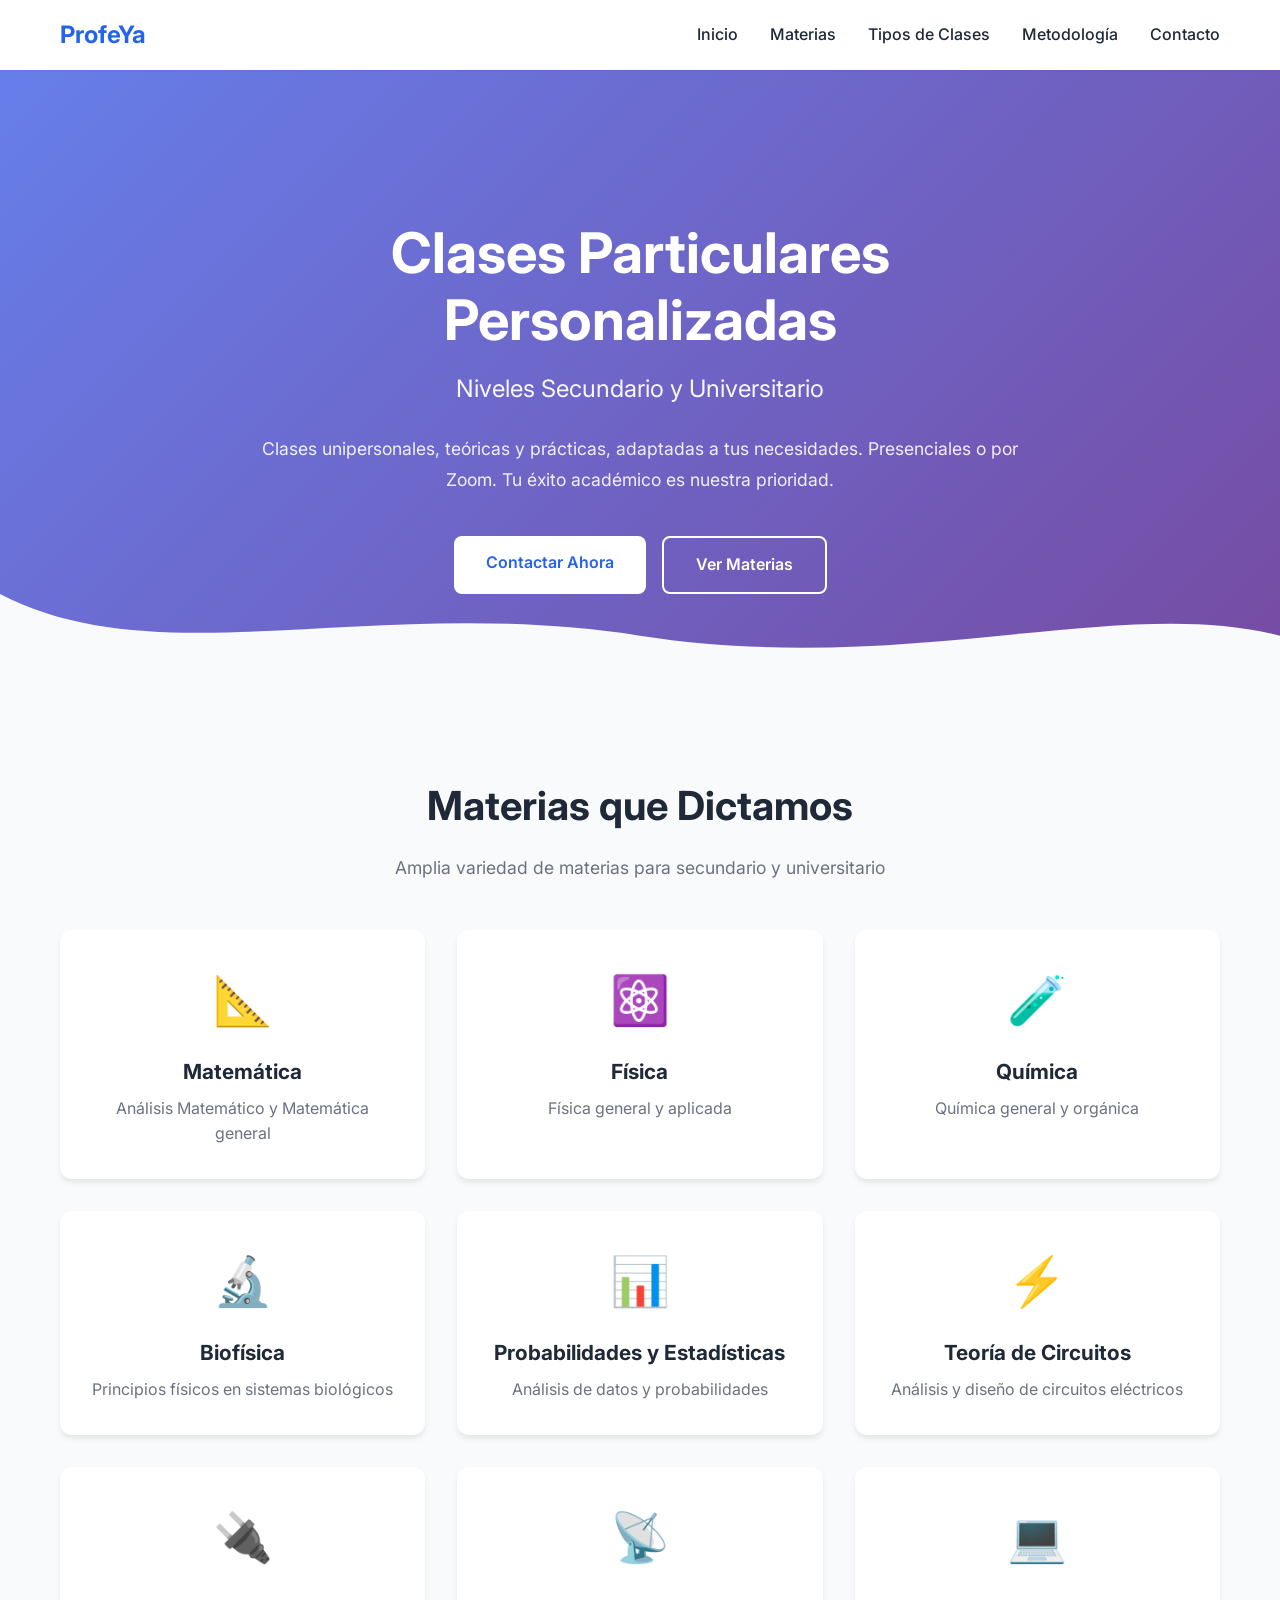
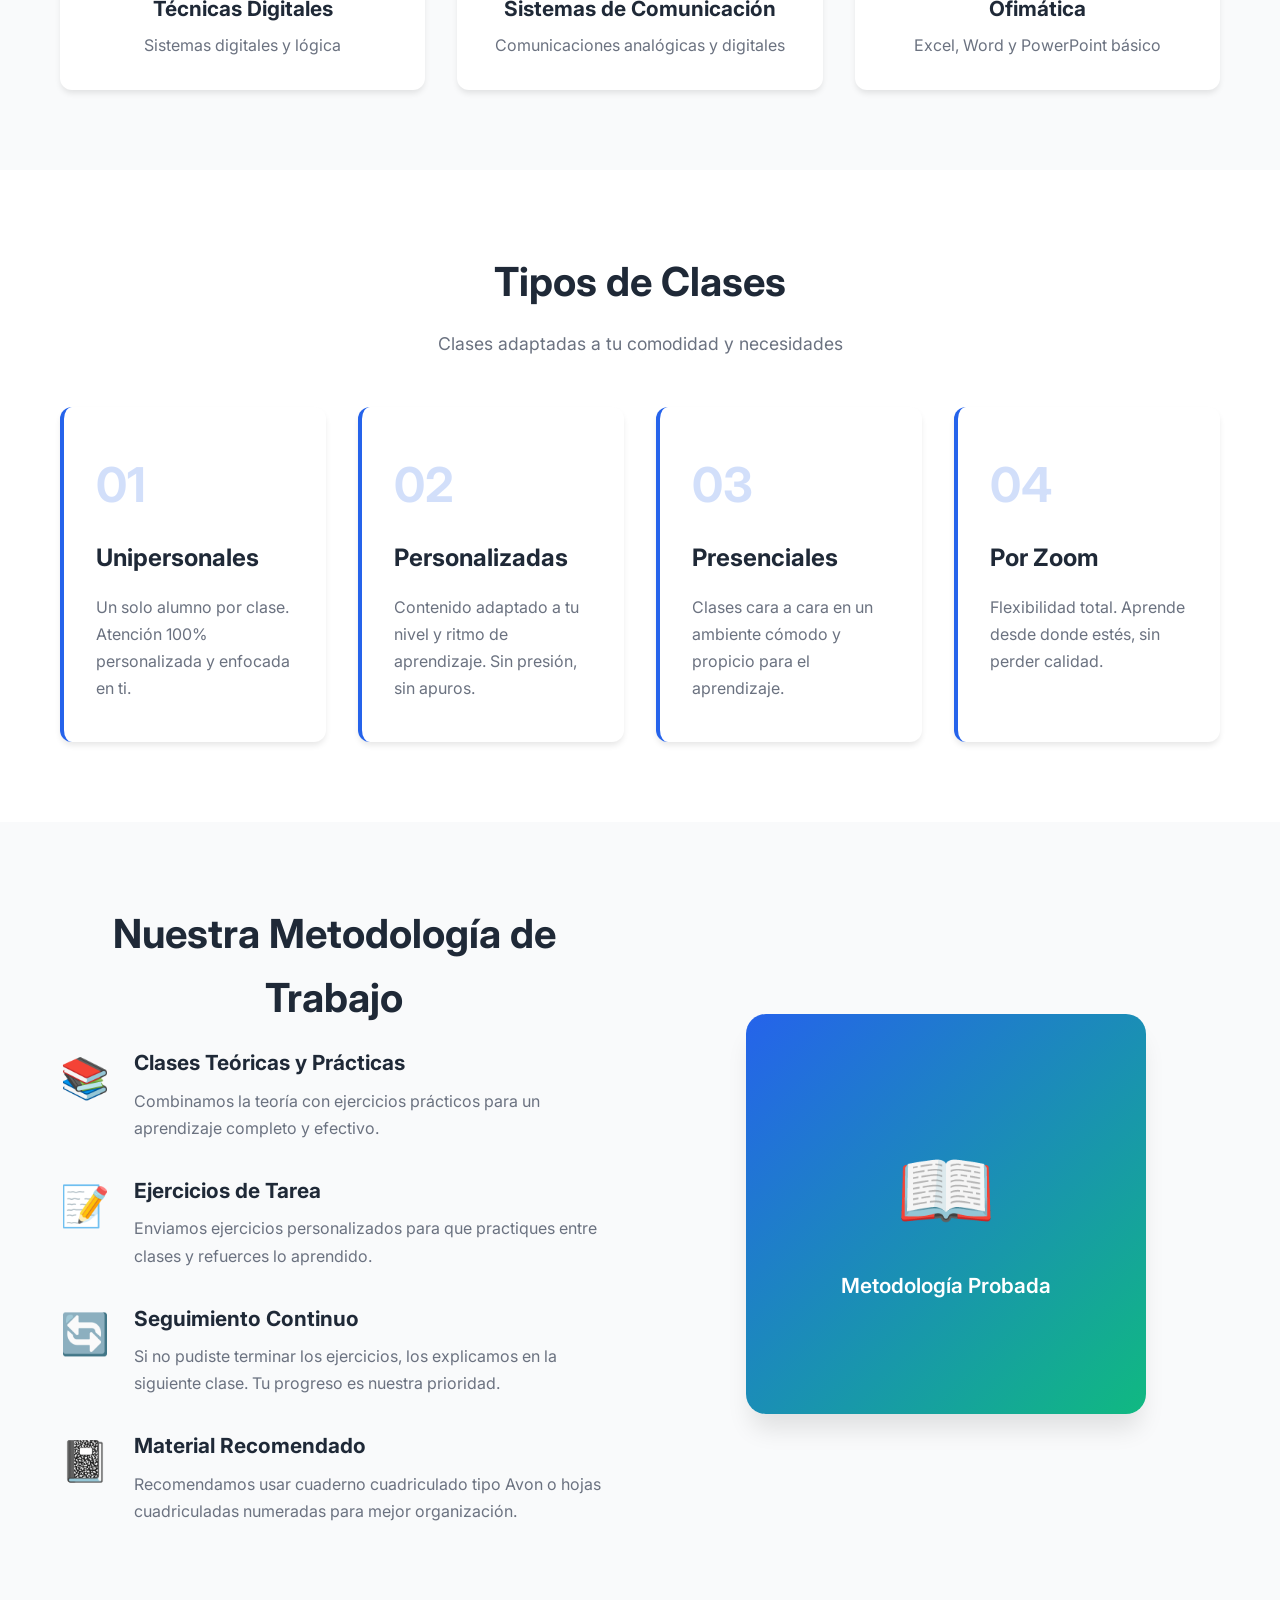
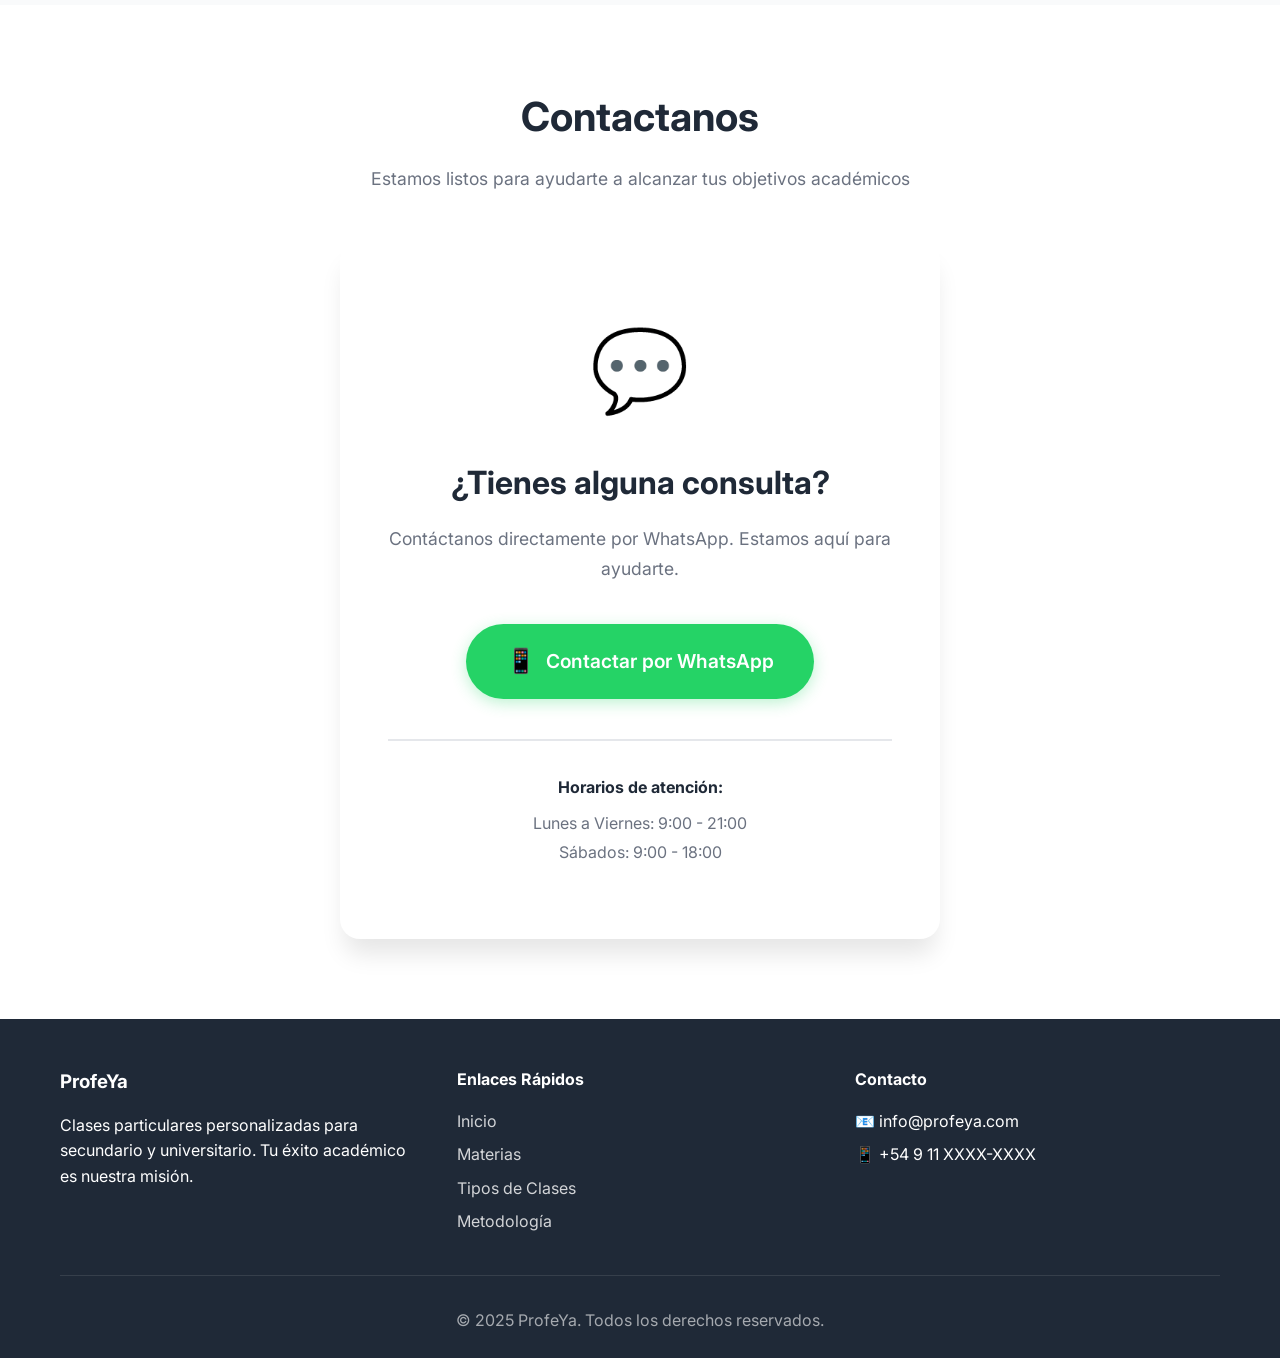
==== index.html @ e4330ba4 "Initial commit: Landing page ProfeYa con secciÃ³n de WhatsApp" ====
<!DOCTYPE html>
<html lang="es">
<head>
    <meta charset="UTF-8">
    <meta name="viewport" content="width=device-width, initial-scale=1.0">
    <title>ProfeYa - Clases Particulares | Secundario y Universitario</title>
    <link rel="stylesheet" href="styles.css">
    <link rel="preconnect" href="https://fonts.googleapis.com">
    <link rel="preconnect" href="https://fonts.gstatic.com" crossorigin>
    <link href="https://fonts.googleapis.com/css2?family=Inter:wght@300;400;500;600;700&display=swap" rel="stylesheet">
</head>
<body>
    <!-- Header -->
    <header class="header">
        <nav class="nav">
            <div class="container">
                <div class="nav-content">
                    <div class="logo">ProfeYa</div>
                    <ul class="nav-links">
                        <li><a href="#inicio">Inicio</a></li>
                        <li><a href="#materias">Materias</a></li>
                        <li><a href="#clases">Tipos de Clases</a></li>
                        <li><a href="#metodologia">Metodología</a></li>
                        <li><a href="#contacto">Contacto</a></li>
                    </ul>
                    <button class="menu-toggle" aria-label="Toggle menu">
                        <span></span>
                        <span></span>
                        <span></span>
                    </button>
                </div>
            </div>
        </nav>
    </header>

    <!-- Hero Section -->
    <section id="inicio" class="hero">
        <div class="container">
            <div class="hero-content">
                <h1 class="hero-title">Clases Particulares Personalizadas</h1>
                <p class="hero-subtitle">Niveles Secundario y Universitario</p>
                <p class="hero-description">
                    Clases unipersonales, teóricas y prácticas, adaptadas a tus necesidades. 
                    Presenciales o por Zoom. Tu éxito académico es nuestra prioridad.
                </p>
                <div class="hero-buttons">
                    <a href="#contacto" class="btn btn-primary">Contactar Ahora</a>
                    <a href="#materias" class="btn btn-secondary">Ver Materias</a>
                </div>
            </div>
        </div>
        <div class="hero-wave">
            <svg viewBox="0 0 1200 120" preserveAspectRatio="none">
                <path d="M0,0 C150,100 350,0 600,50 C850,100 1050,0 1200,50 L1200,120 L0,120 Z" fill="currentColor"></path>
            </svg>
        </div>
    </section>

    <!-- Materias Section -->
    <section id="materias" class="materias">
        <div class="container">
            <h2 class="section-title">Materias que Dictamos</h2>
            <p class="section-subtitle">Amplia variedad de materias para secundario y universitario</p>
            
            <div class="materias-grid">
                <div class="materia-card">
                    <div class="materia-icon">📐</div>
                    <h3>Matemática</h3>
                    <p>Análisis Matemático y Matemática general</p>
                </div>
                <div class="materia-card">
                    <div class="materia-icon">⚛️</div>
                    <h3>Física</h3>
                    <p>Física general y aplicada</p>
                </div>
                <div class="materia-card">
                    <div class="materia-icon">🧪</div>
                    <h3>Química</h3>
                    <p>Química general y orgánica</p>
                </div>
                <div class="materia-card">
                    <div class="materia-icon">🔬</div>
                    <h3>Biofísica</h3>
                    <p>Principios físicos en sistemas biológicos</p>
                </div>
                <div class="materia-card">
                    <div class="materia-icon">📊</div>
                    <h3>Probabilidades y Estadísticas</h3>
                    <p>Análisis de datos y probabilidades</p>
                </div>
                <div class="materia-card">
                    <div class="materia-icon">⚡</div>
                    <h3>Teoría de Circuitos</h3>
                    <p>Análisis y diseño de circuitos eléctricos</p>
                </div>
                <div class="materia-card">
                    <div class="materia-icon">🔌</div>
                    <h3>Técnicas Digitales</h3>
                    <p>Sistemas digitales y lógica</p>
                </div>
                <div class="materia-card">
                    <div class="materia-icon">📡</div>
                    <h3>Sistemas de Comunicación</h3>
                    <p>Comunicaciones analógicas y digitales</p>
                </div>
                <div class="materia-card">
                    <div class="materia-icon">💻</div>
                    <h3>Ofimática</h3>
                    <p>Excel, Word y PowerPoint básico</p>
                </div>
            </div>
        </div>
    </section>

    <!-- Tipos de Clases Section -->
    <section id="clases" class="clases">
        <div class="container">
            <h2 class="section-title">Tipos de Clases</h2>
            <p class="section-subtitle">Clases adaptadas a tu comodidad y necesidades</p>
            
            <div class="clases-grid">
                <div class="clase-card">
                    <div class="clase-number">01</div>
                    <h3>Unipersonales</h3>
                    <p>Un solo alumno por clase. Atención 100% personalizada y enfocada en ti.</p>
                </div>
                <div class="clase-card">
                    <div class="clase-number">02</div>
                    <h3>Personalizadas</h3>
                    <p>Contenido adaptado a tu nivel y ritmo de aprendizaje. Sin presión, sin apuros.</p>
                </div>
                <div class="clase-card">
                    <div class="clase-number">03</div>
                    <h3>Presenciales</h3>
                    <p>Clases cara a cara en un ambiente cómodo y propicio para el aprendizaje.</p>
                </div>
                <div class="clase-card">
                    <div class="clase-number">04</div>
                    <h3>Por Zoom</h3>
                    <p>Flexibilidad total. Aprende desde donde estés, sin perder calidad.</p>
                </div>
            </div>
        </div>
    </section>

    <!-- Metodología Section -->
    <section id="metodologia" class="metodologia">
        <div class="container">
            <div class="metodologia-content">
                <div class="metodologia-text">
                    <h2 class="section-title">Nuestra Metodología de Trabajo</h2>
                    <div class="metodologia-features">
                        <div class="feature-item">
                            <div class="feature-icon">📚</div>
                            <div class="feature-content">
                                <h3>Clases Teóricas y Prácticas</h3>
                                <p>Combinamos la teoría con ejercicios prácticos para un aprendizaje completo y efectivo.</p>
                            </div>
                        </div>
                        <div class="feature-item">
                            <div class="feature-icon">📝</div>
                            <div class="feature-content">
                                <h3>Ejercicios de Tarea</h3>
                                <p>Enviamos ejercicios personalizados para que practiques entre clases y refuerces lo aprendido.</p>
                            </div>
                        </div>
                        <div class="feature-item">
                            <div class="feature-icon">🔄</div>
                            <div class="feature-content">
                                <h3>Seguimiento Continuo</h3>
                                <p>Si no pudiste terminar los ejercicios, los explicamos en la siguiente clase. Tu progreso es nuestra prioridad.</p>
                            </div>
                        </div>
                        <div class="feature-item">
                            <div class="feature-icon">📓</div>
                            <div class="feature-content">
                                <h3>Material Recomendado</h3>
                                <p>Recomendamos usar cuaderno cuadriculado tipo Avon o hojas cuadriculadas numeradas para mejor organización.</p>
                            </div>
                        </div>
                    </div>
                </div>
                <div class="metodologia-image">
                    <div class="image-placeholder">
                        <div class="placeholder-content">
                            <span class="placeholder-icon">📖</span>
                            <p>Metodología Probada</p>
                        </div>
                    </div>
                </div>
            </div>
        </div>
    </section>

    <!-- Contacto Section -->
    <section id="contacto" class="contacto">
        <div class="container">
            <h2 class="section-title">Contactanos</h2>
            <p class="section-subtitle">Estamos listos para ayudarte a alcanzar tus objetivos académicos</p>
            
            <div class="whatsapp-section">
                <div class="whatsapp-content">
                    <div class="whatsapp-icon">💬</div>
                    <h3>¿Tienes alguna consulta?</h3>
                    <p>Contáctanos directamente por WhatsApp. Estamos aquí para ayudarte.</p>
                    <a href="https://wa.me/54911XXXXXXXX" target="_blank" class="btn btn-whatsapp">
                        <span class="whatsapp-btn-icon">📱</span>
                        Contactar por WhatsApp
                    </a>
                    <div class="contact-info">
                        <p><strong>Horarios de atención:</strong></p>
                        <p>Lunes a Viernes: 9:00 - 21:00<br>Sábados: 9:00 - 18:00</p>
                    </div>
                </div>
            </div>
        </div>
    </section>

    <!-- Footer -->
    <footer class="footer">
        <div class="container">
            <div class="footer-content">
                <div class="footer-section">
                    <h3>ProfeYa</h3>
                    <p>Clases particulares personalizadas para secundario y universitario. Tu éxito académico es nuestra misión.</p>
                </div>
                <div class="footer-section">
                    <h4>Enlaces Rápidos</h4>
                    <ul>
                        <li><a href="#inicio">Inicio</a></li>
                        <li><a href="#materias">Materias</a></li>
                        <li><a href="#clases">Tipos de Clases</a></li>
                        <li><a href="#metodologia">Metodología</a></li>
                    </ul>
                </div>
                <div class="footer-section">
                    <h4>Contacto</h4>
                    <ul>
                        <li>📧 info@profeya.com</li>
                        <li>📱 +54 9 11 XXXX-XXXX</li>
                    </ul>
                </div>
            </div>
            <div class="footer-bottom">
                <p>&copy; 2025 ProfeYa. Todos los derechos reservados.</p>
            </div>
        </div>
    </footer>

    <script src="script.js"></script>
</body>
</html>
---- styles.css ----
/* Reset y Variables */
:root {
    --primary-color: #2563eb;
    --primary-dark: #1e40af;
    --secondary-color: #10b981;
    --text-dark: #1f2937;
    --text-light: #6b7280;
    --bg-light: #f9fafb;
    --bg-white: #ffffff;
    --border-color: #e5e7eb;
    --shadow-sm: 0 1px 2px 0 rgba(0, 0, 0, 0.05);
    --shadow-md: 0 4px 6px -1px rgba(0, 0, 0, 0.1);
    --shadow-lg: 0 10px 15px -3px rgba(0, 0, 0, 0.1);
    --shadow-xl: 0 20px 25px -5px rgba(0, 0, 0, 0.1);
}

* {
    margin: 0;
    padding: 0;
    box-sizing: border-box;
}

html {
    scroll-behavior: smooth;
}

body {
    font-family: 'Inter', -apple-system, BlinkMacSystemFont, 'Segoe UI', Roboto, sans-serif;
    color: var(--text-dark);
    line-height: 1.6;
    overflow-x: hidden;
}

.container {
    max-width: 1200px;
    margin: 0 auto;
    padding: 0 20px;
}

/* Header */
.header {
    position: fixed;
    top: 0;
    left: 0;
    right: 0;
    background: rgba(255, 255, 255, 0.95);
    backdrop-filter: blur(10px);
    box-shadow: var(--shadow-sm);
    z-index: 1000;
}

.nav {
    padding: 1rem 0;
}

.nav-content {
    display: flex;
    justify-content: space-between;
    align-items: center;
}

.logo {
    font-size: 1.5rem;
    font-weight: 700;
    color: var(--primary-color);
}

.nav-links {
    display: flex;
    list-style: none;
    gap: 2rem;
}

.nav-links a {
    text-decoration: none;
    color: var(--text-dark);
    font-weight: 500;
    transition: color 0.3s;
}

.nav-links a:hover {
    color: var(--primary-color);
}

.menu-toggle {
    display: none;
    flex-direction: column;
    gap: 4px;
    background: none;
    border: none;
    cursor: pointer;
    padding: 5px;
}

.menu-toggle span {
    width: 25px;
    height: 3px;
    background: var(--text-dark);
    transition: all 0.3s;
}

/* Hero Section */
.hero {
    position: relative;
    background: linear-gradient(135deg, #667eea 0%, #764ba2 100%);
    color: white;
    padding: 150px 0 100px;
    margin-top: 70px;
    overflow: hidden;
}

.hero-content {
    text-align: center;
    max-width: 800px;
    margin: 0 auto;
    position: relative;
    z-index: 1;
}

.hero-title {
    font-size: 3.5rem;
    font-weight: 700;
    margin-bottom: 1rem;
    line-height: 1.2;
}

.hero-subtitle {
    font-size: 1.5rem;
    margin-bottom: 1.5rem;
    opacity: 0.95;
}

.hero-description {
    font-size: 1.1rem;
    margin-bottom: 2.5rem;
    opacity: 0.9;
    line-height: 1.8;
}

.hero-buttons {
    display: flex;
    gap: 1rem;
    justify-content: center;
    flex-wrap: wrap;
}

.btn {
    padding: 14px 32px;
    border-radius: 8px;
    text-decoration: none;
    font-weight: 600;
    transition: all 0.3s;
    display: inline-block;
    border: none;
    cursor: pointer;
    font-size: 1rem;
}

.btn-primary {
    background: white;
    color: var(--primary-color);
}

.btn-primary:hover {
    transform: translateY(-2px);
    box-shadow: var(--shadow-lg);
}

.btn-secondary {
    background: transparent;
    color: white;
    border: 2px solid white;
}

.btn-secondary:hover {
    background: white;
    color: var(--primary-color);
}

.btn-block {
    width: 100%;
    text-align: center;
}

.hero-wave {
    position: absolute;
    bottom: 0;
    left: 0;
    right: 0;
    height: 100px;
    color: var(--bg-light);
}

.hero-wave svg {
    width: 100%;
    height: 100%;
}

/* Section Styles */
section {
    padding: 80px 0;
}

.section-title {
    font-size: 2.5rem;
    font-weight: 700;
    text-align: center;
    margin-bottom: 1rem;
    color: var(--text-dark);
}

.section-subtitle {
    text-align: center;
    color: var(--text-light);
    font-size: 1.1rem;
    margin-bottom: 3rem;
}

/* Materias Section */
.materias {
    background: var(--bg-light);
}

.materias-grid {
    display: grid;
    grid-template-columns: repeat(auto-fit, minmax(280px, 1fr));
    gap: 2rem;
}

.materia-card {
    background: white;
    padding: 2rem;
    border-radius: 12px;
    text-align: center;
    box-shadow: var(--shadow-md);
    transition: all 0.3s;
}

.materia-card:hover {
    transform: translateY(-5px);
    box-shadow: var(--shadow-xl);
}

.materia-icon {
    font-size: 3rem;
    margin-bottom: 1rem;
}

.materia-card h3 {
    font-size: 1.3rem;
    margin-bottom: 0.5rem;
    color: var(--text-dark);
}

.materia-card p {
    color: var(--text-light);
}

/* Clases Section */
.clases-grid {
    display: grid;
    grid-template-columns: repeat(auto-fit, minmax(250px, 1fr));
    gap: 2rem;
}

.clase-card {
    background: white;
    padding: 2.5rem 2rem;
    border-radius: 12px;
    box-shadow: var(--shadow-md);
    transition: all 0.3s;
    border-left: 4px solid var(--primary-color);
}

.clase-card:hover {
    transform: translateY(-5px);
    box-shadow: var(--shadow-xl);
}

.clase-number {
    font-size: 3rem;
    font-weight: 700;
    color: var(--primary-color);
    opacity: 0.2;
    margin-bottom: 1rem;
}

.clase-card h3 {
    font-size: 1.5rem;
    margin-bottom: 1rem;
    color: var(--text-dark);
}

.clase-card p {
    color: var(--text-light);
    line-height: 1.7;
}

/* Metodología Section */
.metodologia {
    background: var(--bg-light);
}

.metodologia-content {
    display: grid;
    grid-template-columns: 1fr 1fr;
    gap: 4rem;
    align-items: center;
}

.metodologia-features {
    display: flex;
    flex-direction: column;
    gap: 2rem;
}

.feature-item {
    display: flex;
    gap: 1.5rem;
    align-items: flex-start;
}

.feature-icon {
    font-size: 2.5rem;
    flex-shrink: 0;
}

.feature-content h3 {
    font-size: 1.3rem;
    margin-bottom: 0.5rem;
    color: var(--text-dark);
}

.feature-content p {
    color: var(--text-light);
    line-height: 1.7;
}

.metodologia-image {
    display: flex;
    justify-content: center;
    align-items: center;
}

.image-placeholder {
    width: 100%;
    max-width: 400px;
    height: 400px;
    background: linear-gradient(135deg, var(--primary-color), var(--secondary-color));
    border-radius: 20px;
    display: flex;
    align-items: center;
    justify-content: center;
    box-shadow: var(--shadow-xl);
}

.placeholder-content {
    text-align: center;
    color: white;
}

.placeholder-icon {
    font-size: 5rem;
    display: block;
    margin-bottom: 1rem;
}

.placeholder-content p {
    font-size: 1.3rem;
    font-weight: 600;
}

/* Contacto Section */
.whatsapp-section {
    display: flex;
    justify-content: center;
    align-items: center;
    margin-top: 3rem;
}

.whatsapp-content {
    background: white;
    padding: 4rem 3rem;
    border-radius: 20px;
    box-shadow: var(--shadow-xl);
    text-align: center;
    max-width: 600px;
    width: 100%;
}

.whatsapp-icon {
    font-size: 5rem;
    margin-bottom: 1.5rem;
    animation: pulse 2s infinite;
}

@keyframes pulse {
    0%, 100% {
        transform: scale(1);
    }
    50% {
        transform: scale(1.1);
    }
}

.whatsapp-content h3 {
    font-size: 2rem;
    margin-bottom: 1rem;
    color: var(--text-dark);
}

.whatsapp-content > p {
    font-size: 1.1rem;
    color: var(--text-light);
    margin-bottom: 2.5rem;
    line-height: 1.7;
}

.btn-whatsapp {
    background: #25D366;
    color: white;
    padding: 18px 40px;
    font-size: 1.2rem;
    border-radius: 50px;
    display: inline-flex;
    align-items: center;
    gap: 10px;
    text-decoration: none;
    font-weight: 600;
    transition: all 0.3s;
    box-shadow: 0 4px 15px rgba(37, 211, 102, 0.3);
}

.btn-whatsapp:hover {
    background: #20BA5A;
    transform: translateY(-3px);
    box-shadow: 0 6px 20px rgba(37, 211, 102, 0.4);
}

.whatsapp-btn-icon {
    font-size: 1.5rem;
}

.contact-info {
    margin-top: 2.5rem;
    padding-top: 2rem;
    border-top: 2px solid var(--border-color);
}

.contact-info p {
    color: var(--text-light);
    margin-bottom: 0.5rem;
    line-height: 1.8;
}

.contact-info strong {
    color: var(--text-dark);
}

/* Footer */
.footer {
    background: var(--text-dark);
    color: white;
    padding: 3rem 0 1.5rem;
}

.footer-content {
    display: grid;
    grid-template-columns: repeat(auto-fit, minmax(250px, 1fr));
    gap: 2rem;
    margin-bottom: 2rem;
}

.footer-section h3,
.footer-section h4 {
    margin-bottom: 1rem;
}

.footer-section ul {
    list-style: none;
}

.footer-section ul li {
    margin-bottom: 0.5rem;
}

.footer-section a {
    color: rgba(255, 255, 255, 0.8);
    text-decoration: none;
    transition: color 0.3s;
}

.footer-section a:hover {
    color: white;
}

.footer-bottom {
    text-align: center;
    padding-top: 2rem;
    border-top: 1px solid rgba(255, 255, 255, 0.1);
    color: rgba(255, 255, 255, 0.6);
}

/* Responsive Design */
@media (max-width: 768px) {
    .nav-links {
        position: fixed;
        top: 70px;
        left: -100%;
        flex-direction: column;
        background: white;
        width: 100%;
        padding: 2rem;
        box-shadow: var(--shadow-lg);
        transition: left 0.3s;
        gap: 1rem;
    }

    .nav-links.active {
        left: 0;
    }

    .menu-toggle {
        display: flex;
    }

    .hero-title {
        font-size: 2.5rem;
    }

    .hero-subtitle {
        font-size: 1.2rem;
    }

    .section-title {
        font-size: 2rem;
    }

    .metodologia-content {
        grid-template-columns: 1fr;
        gap: 2rem;
    }

    .contacto-content {
        grid-template-columns: 1fr;
        gap: 2rem;
    }

    .hero-buttons {
        flex-direction: column;
    }

    .btn {
        width: 100%;
    }
}

@media (max-width: 480px) {
    .hero {
        padding: 120px 0 80px;
    }

    .hero-title {
        font-size: 2rem;
    }

    .section-title {
        font-size: 1.75rem;
    }

    .materias-grid,
    .clases-grid {
        grid-template-columns: 1fr;
    }
}
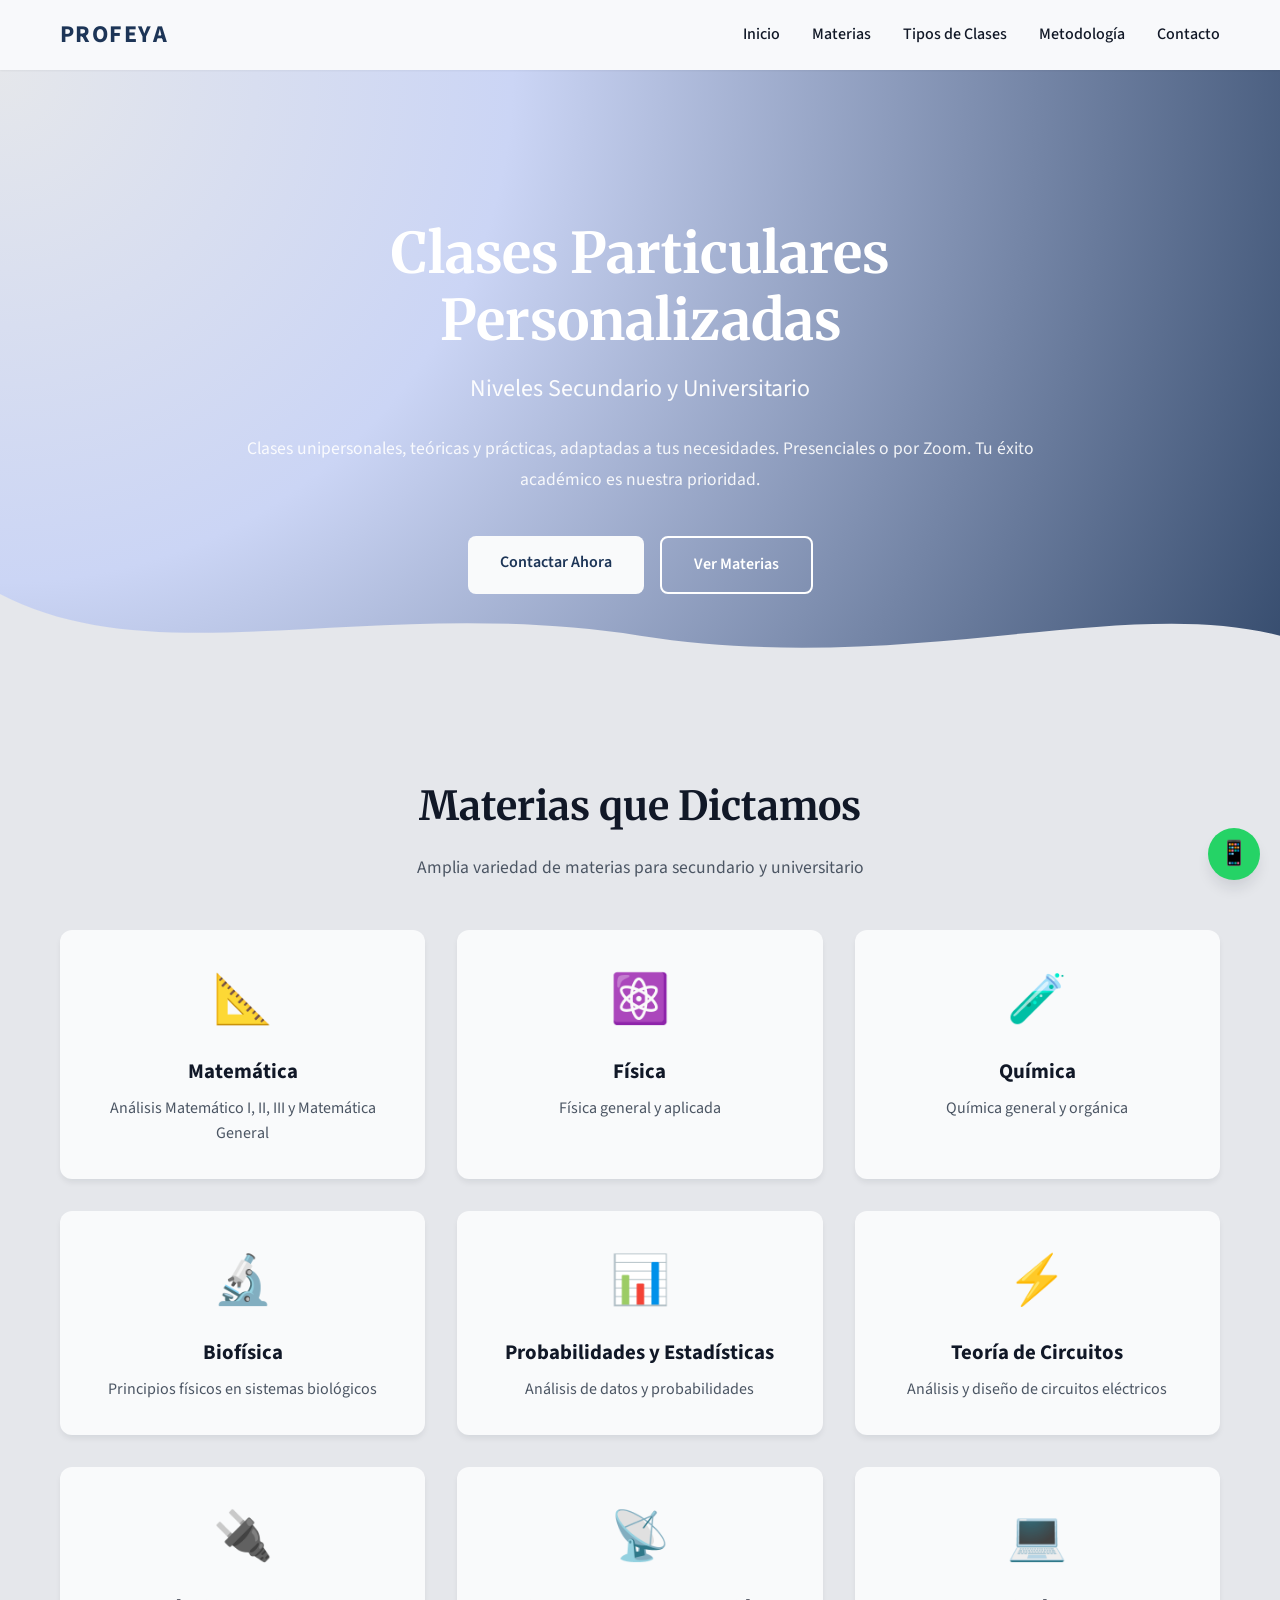
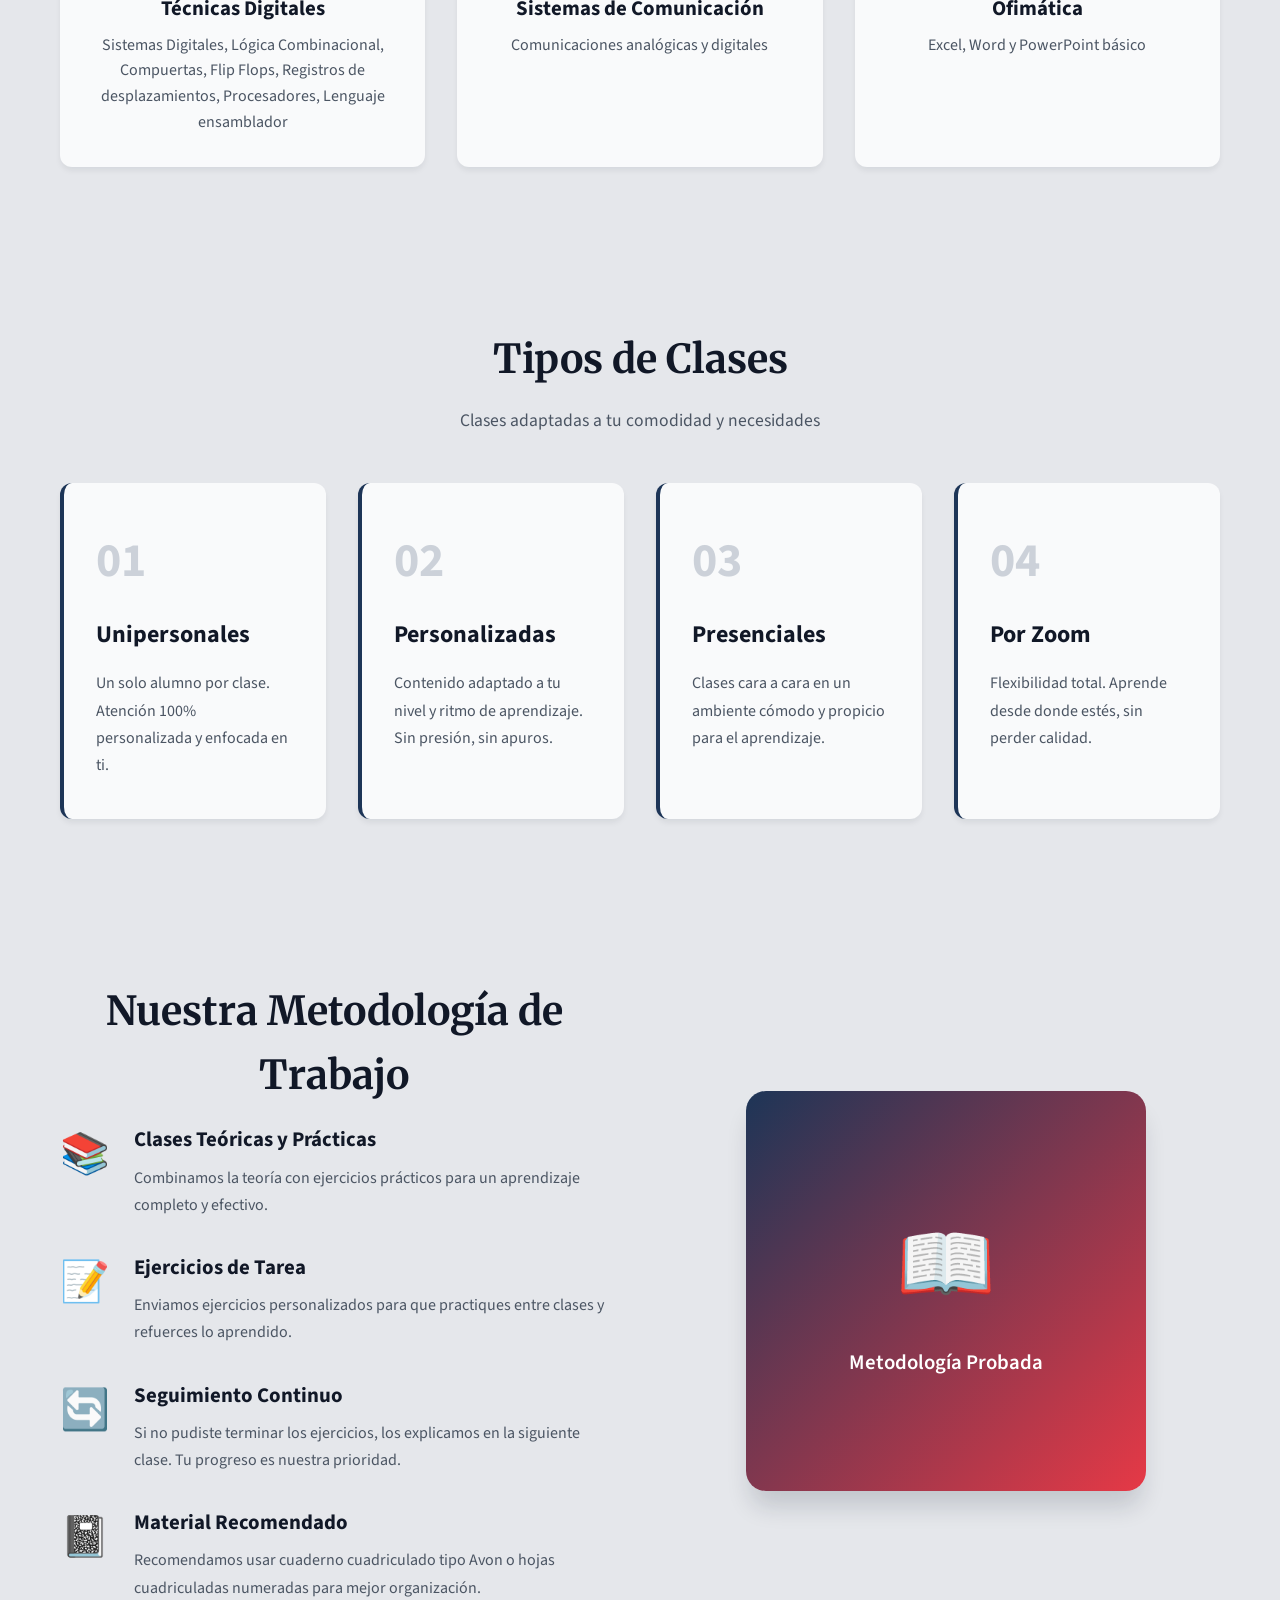
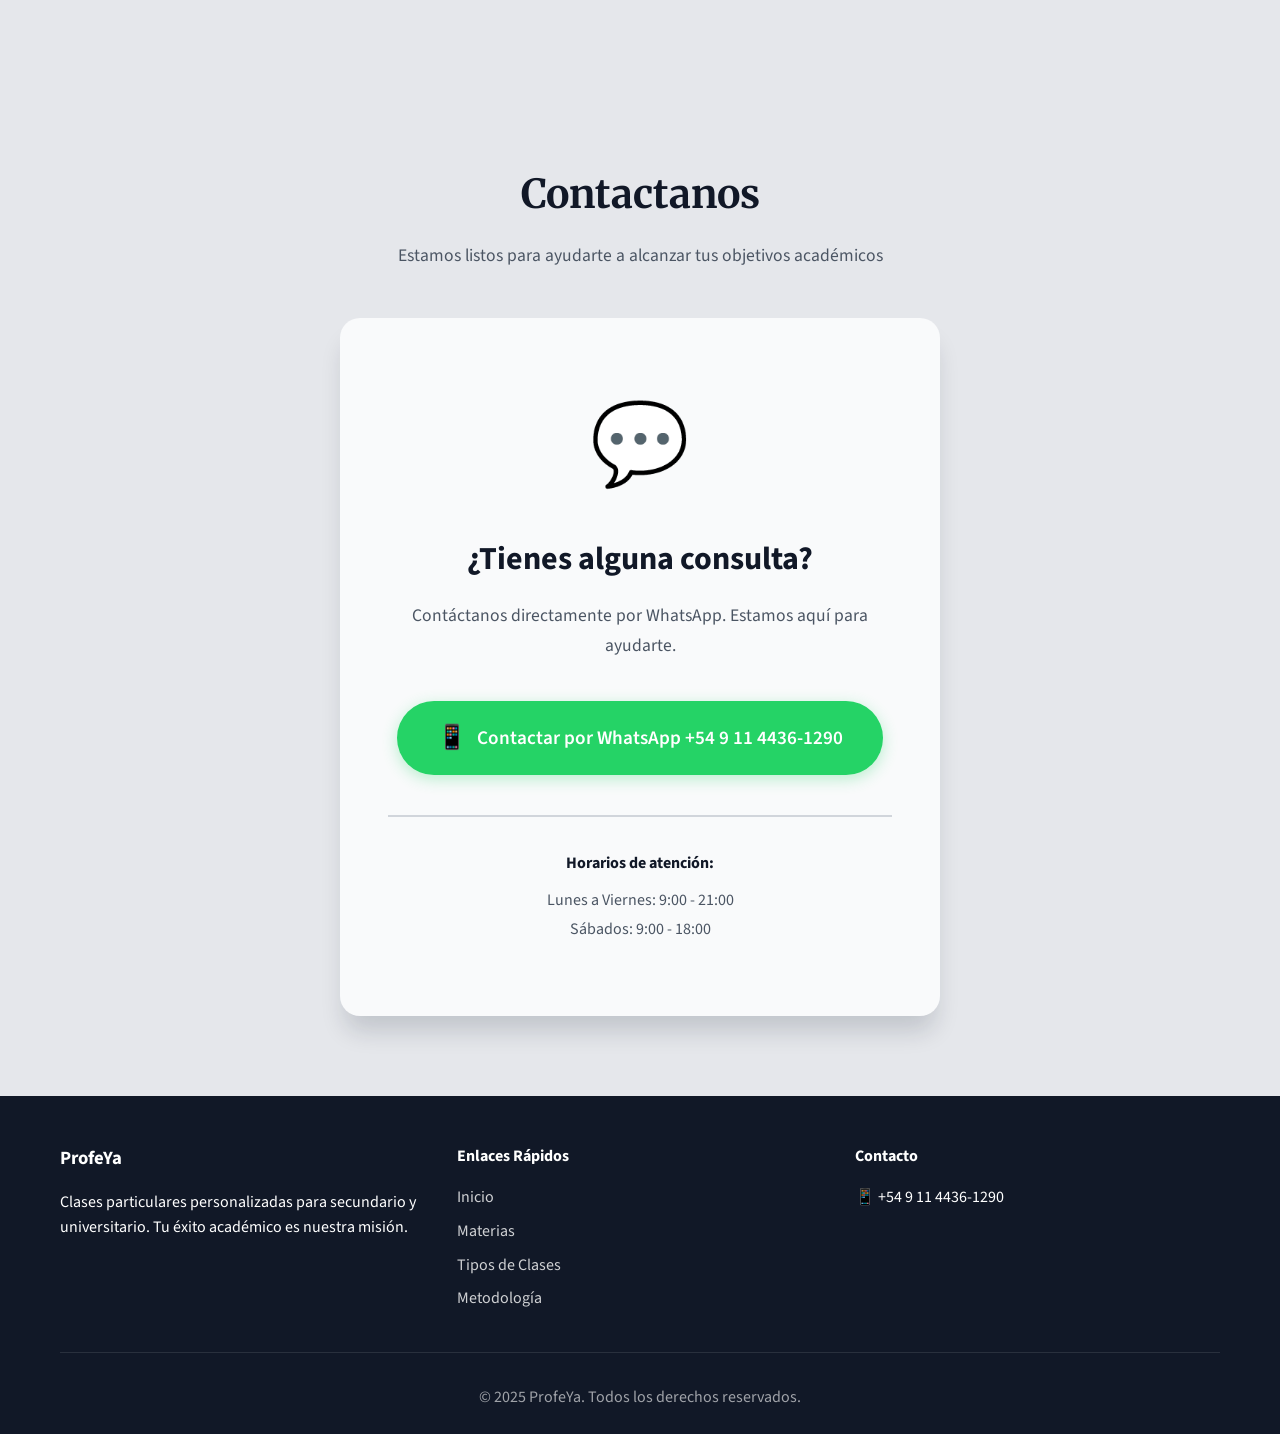
==== commit 4d0e2361: "Mejoras en estilos e implementacion de botones flotantes" ====
--- a/index.html
+++ b/index.html
@@ -4,10 +4,11 @@
     <meta charset="UTF-8">
     <meta name="viewport" content="width=device-width, initial-scale=1.0">
     <title>ProfeYa - Clases Particulares | Secundario y Universitario</title>
+    <link rel="icon" type="image/svg+xml" href="favicon.svg">
     <link rel="stylesheet" href="styles.css">
     <link rel="preconnect" href="https://fonts.googleapis.com">
     <link rel="preconnect" href="https://fonts.gstatic.com" crossorigin>
-    <link href="https://fonts.googleapis.com/css2?family=Inter:wght@300;400;500;600;700&display=swap" rel="stylesheet">
+    <link href="https://fonts.googleapis.com/css2?family=Source+Sans+3:wght@300;400;500;600;700&family=Merriweather:wght@400;700&display=swap" rel="stylesheet">
 </head>
 <body>
     <!-- Header -->
@@ -66,7 +67,7 @@
                 <div class="materia-card">
                     <div class="materia-icon">📐</div>
                     <h3>Matemática</h3>
-                    <p>Análisis Matemático y Matemática general</p>
+                    <p>Análisis Matemático I, II, III y Matemática General</p>
                 </div>
                 <div class="materia-card">
                     <div class="materia-icon">⚛️</div>
@@ -96,7 +97,7 @@
                 <div class="materia-card">
                     <div class="materia-icon">🔌</div>
                     <h3>Técnicas Digitales</h3>
-                    <p>Sistemas digitales y lógica</p>
+                    <p>Sistemas Digitales, Lógica Combinacional, Compuertas, Flip Flops, Registros de desplazamientos, Procesadores, Lenguaje ensamblador</p>
                 </div>
                 <div class="materia-card">
                     <div class="materia-icon">📡</div>
@@ -203,9 +204,9 @@
                     <div class="whatsapp-icon">💬</div>
                     <h3>¿Tienes alguna consulta?</h3>
                     <p>Contáctanos directamente por WhatsApp. Estamos aquí para ayudarte.</p>
-                    <a href="https://wa.me/54911XXXXXXXX" target="_blank" class="btn btn-whatsapp">
+                    <a href="https://wa.me/5491144361290" target="_blank" class="btn btn-whatsapp">
                         <span class="whatsapp-btn-icon">📱</span>
-                        Contactar por WhatsApp
+                        Contactar por WhatsApp +54 9 11 4436-1290
                     </a>
                     <div class="contact-info">
                         <p><strong>Horarios de atención:</strong></p>
@@ -236,8 +237,7 @@
                 <div class="footer-section">
                     <h4>Contacto</h4>
                     <ul>
-                        <li>📧 info@profeya.com</li>
-                        <li>📱 +54 9 11 XXXX-XXXX</li>
+                        <li>📱 +54 9 11 4436-1290</li>
                     </ul>
                 </div>
             </div>
@@ -246,6 +246,16 @@
             </div>
         </div>
     </footer>
+
+    <!-- Botones flotantes -->
+    <div class="floating-buttons">
+        <a href="https://wa.me/5491144361290" target="_blank" class="float-btn float-btn-whatsapp" aria-label="Contactar por WhatsApp">
+            <span>📱</span>
+        </a>
+        <button class="float-btn float-btn-top" aria-label="Volver arriba" type="button">
+            ↑
+        </button>
+    </div>
 
     <script src="script.js"></script>
 </body>
--- a/styles.css
+++ b/styles.css
@@ -1,17 +1,17 @@
 /* Reset y Variables */
 :root {
-    --primary-color: #2563eb;
-    --primary-dark: #1e40af;
-    --secondary-color: #10b981;
-    --text-dark: #1f2937;
-    --text-light: #6b7280;
-    --bg-light: #f9fafb;
-    --bg-white: #ffffff;
-    --border-color: #e5e7eb;
-    --shadow-sm: 0 1px 2px 0 rgba(0, 0, 0, 0.05);
-    --shadow-md: 0 4px 6px -1px rgba(0, 0, 0, 0.1);
-    --shadow-lg: 0 10px 15px -3px rgba(0, 0, 0, 0.1);
-    --shadow-xl: 0 20px 25px -5px rgba(0, 0, 0, 0.1);
+    --primary-color: #1d3557;   /* azul universitario */
+    --primary-dark: #112233;
+    --secondary-color: #e63946; /* acento sobrio */
+    --text-dark: #111827;
+    --text-light: #4b5563;
+    --bg-light: #e5e7eb;
+    --bg-white: #f9fafb;
+    --border-color: #d1d5db;
+    --shadow-sm: 0 1px 2px 0 rgba(15, 23, 42, 0.06);
+    --shadow-md: 0 4px 6px -1px rgba(15, 23, 42, 0.08);
+    --shadow-lg: 0 10px 15px -3px rgba(15, 23, 42, 0.12);
+    --shadow-xl: 0 20px 25px -5px rgba(15, 23, 42, 0.16);
 }
 
 * {
@@ -25,10 +25,11 @@
 }
 
 body {
-    font-family: 'Inter', -apple-system, BlinkMacSystemFont, 'Segoe UI', Roboto, sans-serif;
+    font-family: 'Source Sans 3', -apple-system, BlinkMacSystemFont, 'Segoe UI', Roboto, sans-serif;
     color: var(--text-dark);
     line-height: 1.6;
     overflow-x: hidden;
+    background: var(--bg-light);
 }
 
 .container {
@@ -43,7 +44,7 @@
     top: 0;
     left: 0;
     right: 0;
-    background: rgba(255, 255, 255, 0.95);
+    background: rgba(249, 250, 251, 0.96);
     backdrop-filter: blur(10px);
     box-shadow: var(--shadow-sm);
     z-index: 1000;
@@ -63,6 +64,8 @@
     font-size: 1.5rem;
     font-weight: 700;
     color: var(--primary-color);
+    letter-spacing: 0.06em;
+    text-transform: uppercase;
 }
 
 .nav-links {
@@ -102,11 +105,13 @@
 /* Hero Section */
 .hero {
     position: relative;
-    background: linear-gradient(135deg, #667eea 0%, #764ba2 100%);
+    background: radial-gradient(circle at 0% 0%, #e5e7eb 0, #cbd5f5 18%, #1d3557 55%, #0b1726 100%);
     color: white;
     padding: 150px 0 100px;
     margin-top: 70px;
     overflow: hidden;
+    background-size: 200% 200%;
+    animation: heroGradient 14s ease-in-out infinite alternate;
 }
 
 .hero-content {
@@ -115,10 +120,12 @@
     margin: 0 auto;
     position: relative;
     z-index: 1;
+    animation: floatUp 6s ease-in-out infinite;
 }
 
 .hero-title {
     font-size: 3.5rem;
+    font-family: 'Merriweather', 'Times New Roman', serif;
     font-weight: 700;
     margin-bottom: 1rem;
     line-height: 1.2;
@@ -149,7 +156,7 @@
     border-radius: 8px;
     text-decoration: none;
     font-weight: 600;
-    transition: all 0.3s;
+    transition: transform 0.2s ease, box-shadow 0.2s ease, background-color 0.2s ease, color 0.2s ease;
     display: inline-block;
     border: none;
     cursor: pointer;
@@ -157,7 +164,7 @@
 }
 
 .btn-primary {
-    background: white;
+    background: var(--bg-white);
     color: var(--primary-color);
 }
 
@@ -175,6 +182,11 @@
 .btn-secondary:hover {
     background: white;
     color: var(--primary-color);
+}
+
+.btn:hover {
+    transform: translateY(-2px) scale(1.02);
+    box-shadow: var(--shadow-lg);
 }
 
 .btn-block {
@@ -203,6 +215,7 @@
 
 .section-title {
     font-size: 2.5rem;
+    font-family: 'Merriweather', 'Times New Roman', serif;
     font-weight: 700;
     text-align: center;
     margin-bottom: 1rem;
@@ -214,6 +227,22 @@
     color: var(--text-light);
     font-size: 1.1rem;
     margin-bottom: 3rem;
+}
+
+/* Animaciones de aparición para tarjetas y features */
+.materia-card,
+.clase-card,
+.feature-item {
+    opacity: 0;
+    transform: translateY(24px);
+    transition: opacity 0.6s ease, transform 0.6s ease;
+}
+
+.materia-card.is-visible,
+.clase-card.is-visible,
+.feature-item.is-visible {
+    opacity: 1;
+    transform: translateY(0);
 }
 
 /* Materias Section */
@@ -228,7 +257,7 @@
 }
 
 .materia-card {
-    background: white;
+    background: var(--bg-white);
     padding: 2rem;
     border-radius: 12px;
     text-align: center;
@@ -264,7 +293,7 @@
 }
 
 .clase-card {
-    background: white;
+    background: var(--bg-white);
     padding: 2.5rem 2rem;
     border-radius: 12px;
     box-shadow: var(--shadow-md);
@@ -379,7 +408,7 @@
 }
 
 .whatsapp-content {
-    background: white;
+    background: var(--bg-white);
     padding: 4rem 3rem;
     border-radius: 20px;
     box-shadow: var(--shadow-xl);
@@ -392,6 +421,27 @@
     font-size: 5rem;
     margin-bottom: 1.5rem;
     animation: pulse 2s infinite;
+}
+
+@keyframes heroGradient {
+    0% {
+        background-position: 0% 50%;
+    }
+    50% {
+        background-position: 100% 50%;
+    }
+    100% {
+        background-position: 0% 50%;
+    }
+}
+
+@keyframes floatUp {
+    0%, 100% {
+        transform: translateY(0);
+    }
+    50% {
+        transform: translateY(-12px);
+    }
 }
 
 @keyframes pulse {
@@ -501,6 +551,48 @@
     color: rgba(255, 255, 255, 0.6);
 }
 
+/* Botones flotantes */
+.floating-buttons {
+    position: fixed;
+    right: 20px;
+    bottom: 20px;
+    display: flex;
+    flex-direction: column;
+    gap: 12px;
+    z-index: 1100;
+}
+
+.float-btn {
+    width: 52px;
+    height: 52px;
+    border-radius: 999px;
+    display: flex;
+    align-items: center;
+    justify-content: center;
+    border: none;
+    cursor: pointer;
+    box-shadow: var(--shadow-lg);
+    transition: transform 0.2s ease, box-shadow 0.2s ease, background-color 0.2s ease;
+    font-size: 1.5rem;
+}
+
+.float-btn-whatsapp {
+    background: #25D366;
+    color: #ffffff;
+    text-decoration: none;
+}
+
+.float-btn-top {
+    background: var(--primary-color);
+    color: #ffffff;
+    display: none; /* se muestra al hacer scroll */
+}
+
+.float-btn:hover {
+    transform: translateY(-2px) scale(1.04);
+    box-shadow: var(--shadow-xl);
+}
+
 /* Responsive Design */
 @media (max-width: 768px) {
     .nav-links {
@@ -508,7 +600,7 @@
         top: 70px;
         left: -100%;
         flex-direction: column;
-        background: white;
+        background: var(--bg-white);
         width: 100%;
         padding: 2rem;
         box-shadow: var(--shadow-lg);
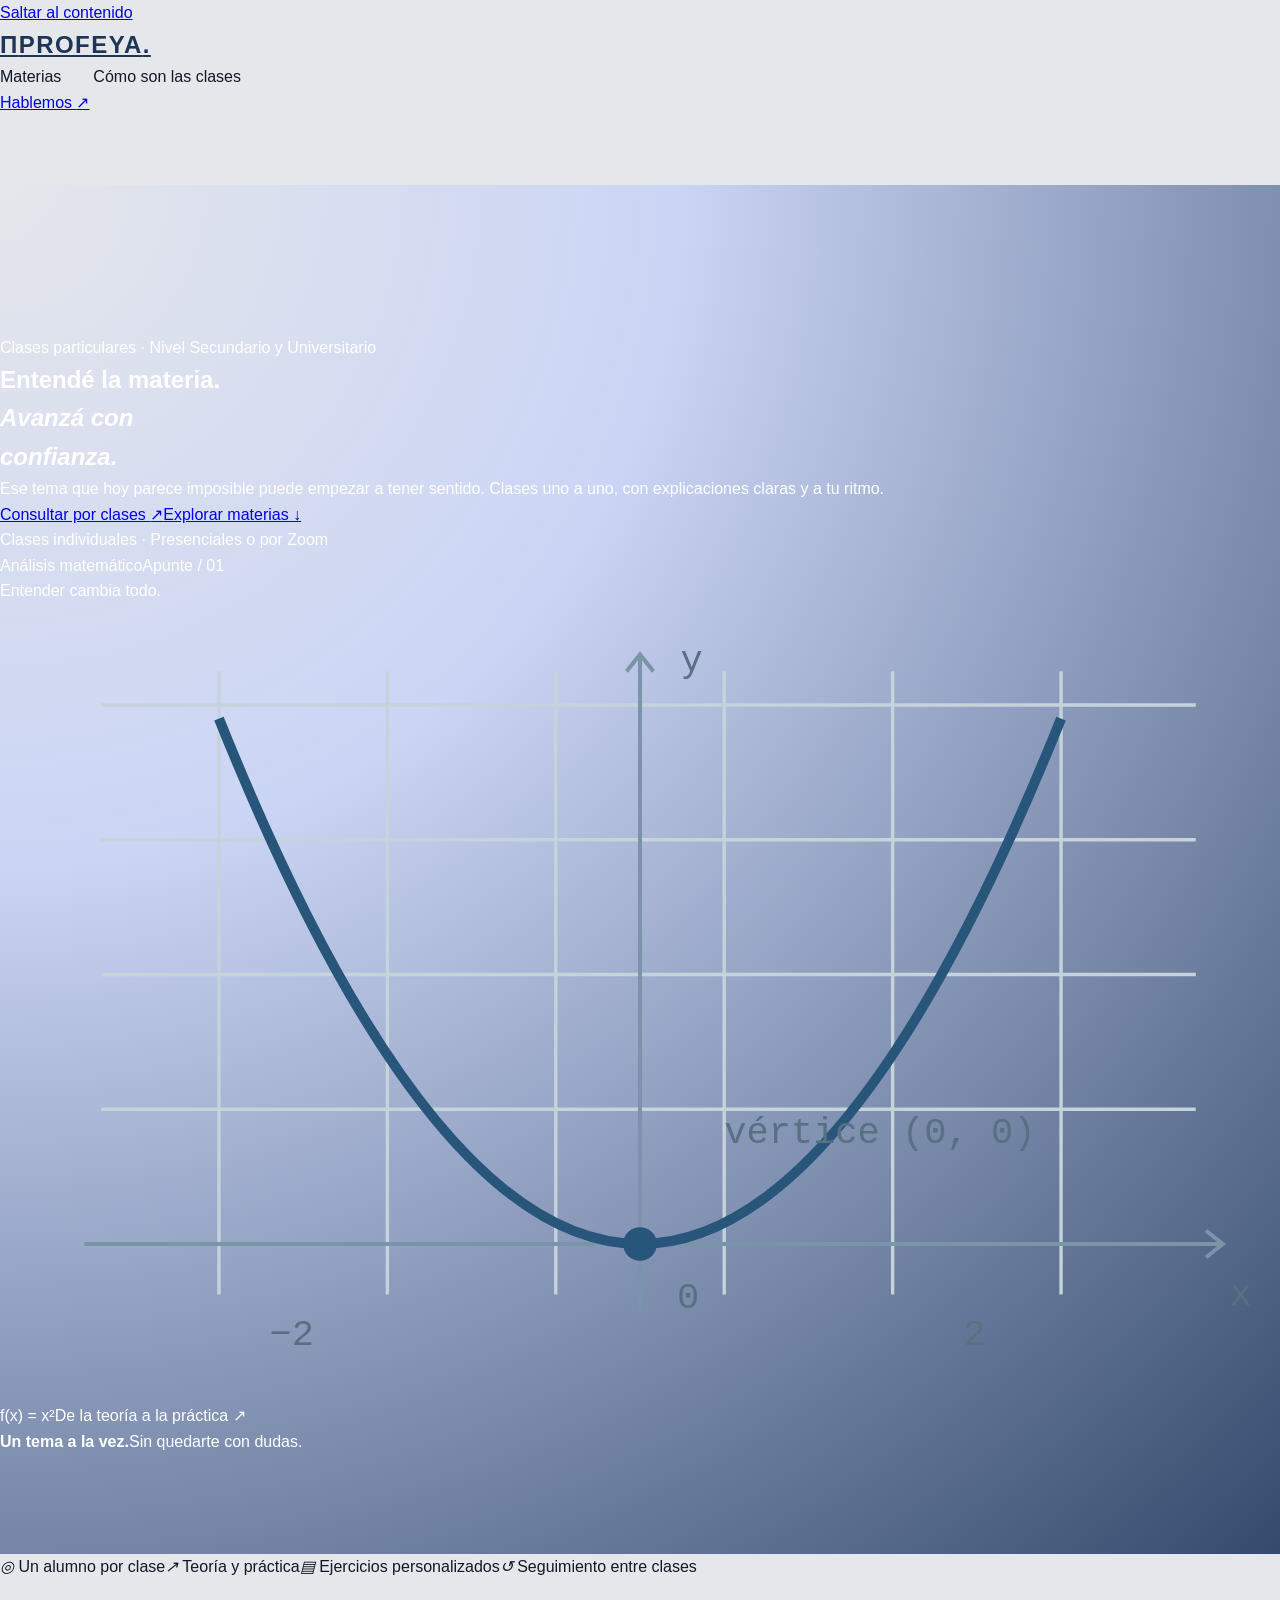
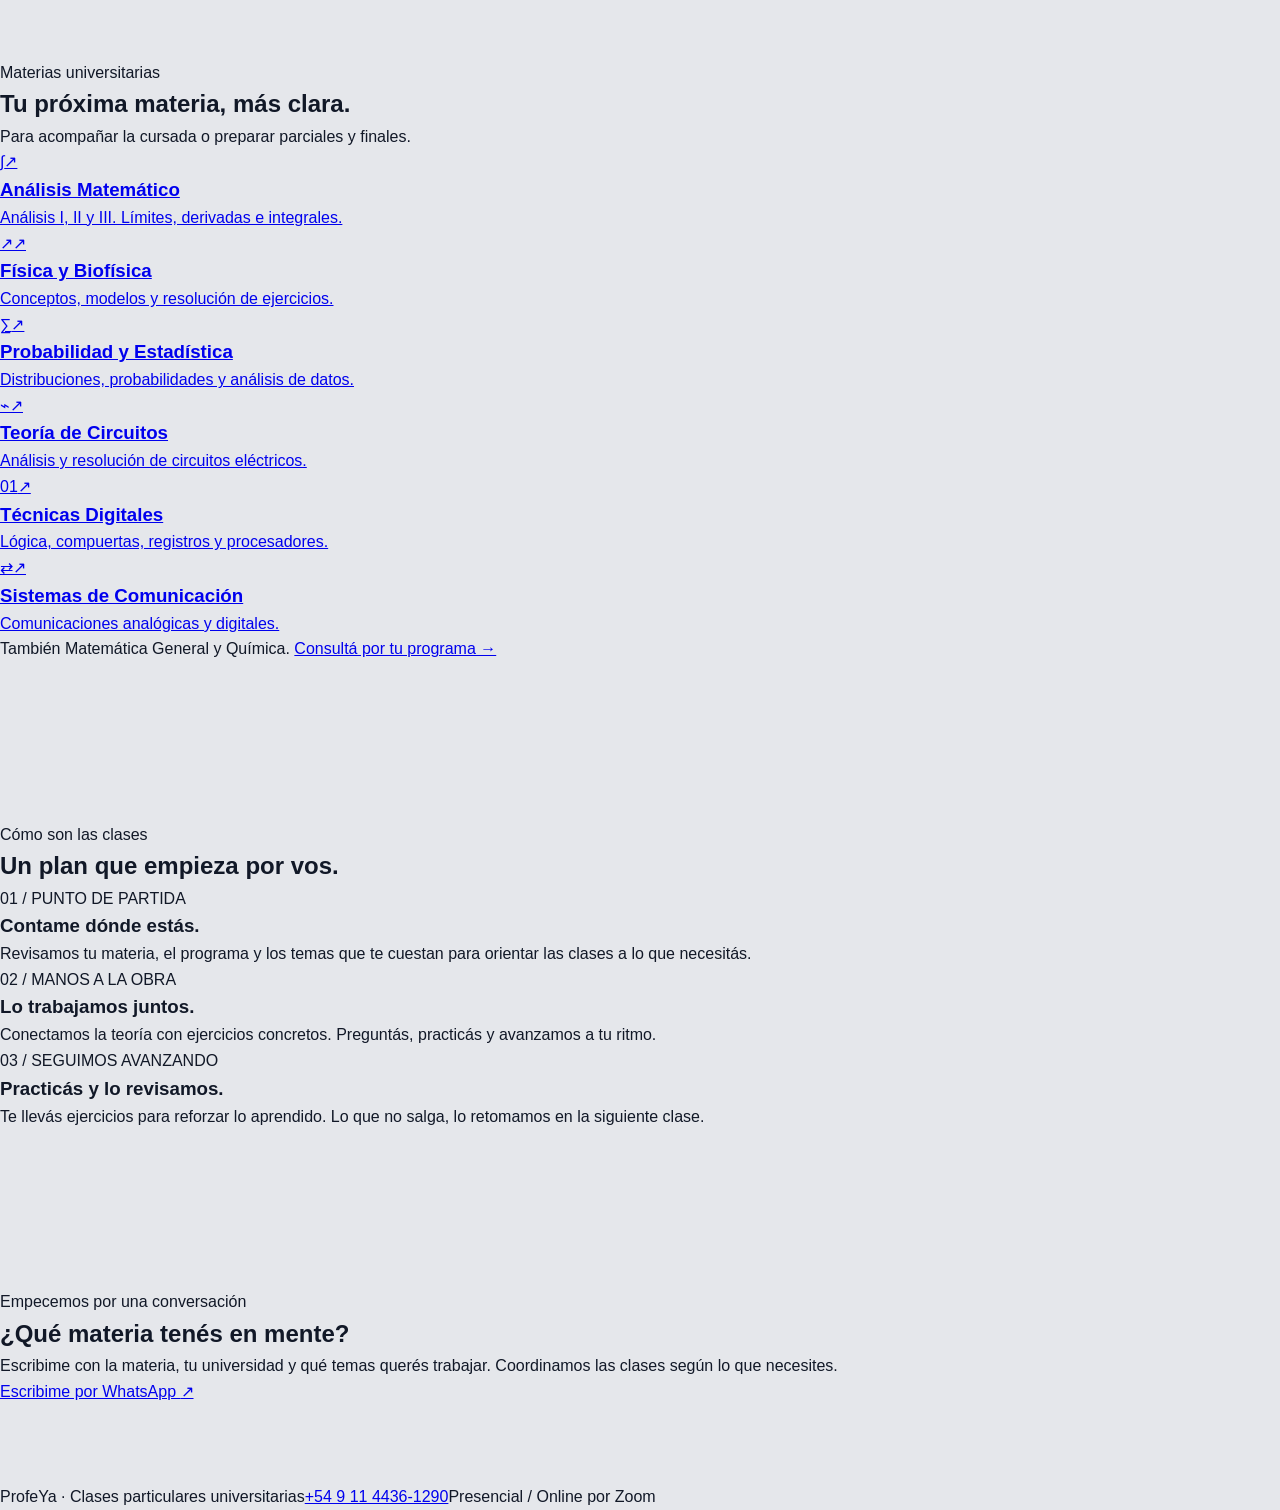
==== commit d45de62e: "Actualizar leyenda a nivel secundario y universitario" ====
--- a/index.html
+++ b/index.html
@@ -1,262 +1,68 @@
-<!DOCTYPE html>
+<!doctype html>
 <html lang="es">
 <head>
-    <meta charset="UTF-8">
-    <meta name="viewport" content="width=device-width, initial-scale=1.0">
-    <title>ProfeYa - Clases Particulares | Secundario y Universitario</title>
-    <link rel="icon" type="image/svg+xml" href="favicon.svg">
-    <link rel="stylesheet" href="styles.css">
-    <link rel="preconnect" href="https://fonts.googleapis.com">
-    <link rel="preconnect" href="https://fonts.gstatic.com" crossorigin>
-    <link href="https://fonts.googleapis.com/css2?family=Source+Sans+3:wght@300;400;500;600;700&family=Merriweather:wght@400;700&display=swap" rel="stylesheet">
+  <meta charset="utf-8">
+  <meta name="viewport" content="width=device-width, initial-scale=1">
+  <meta name="description" content="Clases particulares universitarias de ProfeYa. Análisis matemático, física, estadística y materias de ingeniería. Clases individuales presenciales o por Zoom.">
+  <title>ProfeYa · Académico</title>
+  <link rel="icon" href="favicon.svg" type="image/svg+xml">
+  <link rel="stylesheet" href="styles.css">
+  <script src="script.js" defer></script>
 </head>
-<body>
-    <!-- Header -->
-    <header class="header">
-        <nav class="nav">
-            <div class="container">
-                <div class="nav-content">
-                    <div class="logo">ProfeYa</div>
-                    <ul class="nav-links">
-                        <li><a href="#inicio">Inicio</a></li>
-                        <li><a href="#materias">Materias</a></li>
-                        <li><a href="#clases">Tipos de Clases</a></li>
-                        <li><a href="#metodologia">Metodología</a></li>
-                        <li><a href="#contacto">Contacto</a></li>
-                    </ul>
-                    <button class="menu-toggle" aria-label="Toggle menu">
-                        <span></span>
-                        <span></span>
-                        <span></span>
-                    </button>
-                </div>
-            </div>
-        </nav>
-    </header>
-
-    <!-- Hero Section -->
-    <section id="inicio" class="hero">
-        <div class="container">
-            <div class="hero-content">
-                <h1 class="hero-title">Clases Particulares Personalizadas</h1>
-                <p class="hero-subtitle">Niveles Secundario y Universitario</p>
-                <p class="hero-description">
-                    Clases unipersonales, teóricas y prácticas, adaptadas a tus necesidades. 
-                    Presenciales o por Zoom. Tu éxito académico es nuestra prioridad.
-                </p>
-                <div class="hero-buttons">
-                    <a href="#contacto" class="btn btn-primary">Contactar Ahora</a>
-                    <a href="#materias" class="btn btn-secondary">Ver Materias</a>
-                </div>
-            </div>
-        </div>
-        <div class="hero-wave">
-            <svg viewBox="0 0 1200 120" preserveAspectRatio="none">
-                <path d="M0,0 C150,100 350,0 600,50 C850,100 1050,0 1200,50 L1200,120 L0,120 Z" fill="currentColor"></path>
-            </svg>
-        </div>
+<body class="academico">
+  <a href="#contenido" class="skip">Saltar al contenido</a>
+  <header class="wrap">
+    <nav class="navigation" aria-label="Navegación principal">
+      <a class="logo" href="#contenido" aria-label="ProfeYa, inicio"><span class="logo-mark" aria-hidden="true">π</span>ProfeYa<span style="color:var(--accent)">.</span></a>
+      <div class="nav-links"><a href="#materias">Materias</a><a href="#metodo">Cómo son las clases</a></div>
+      <a class="nav-contact" href="#contacto">Hablemos <span aria-hidden="true">↗</span></a>
+    </nav>
+  </header>
+  <main id="contenido" class="wrap">
+    <section class="hero" aria-labelledby="titulo">
+      <div>
+        <div class="eyebrow">Clases particulares · Nivel Secundario y Universitario</div>
+        <h1 id="titulo">Entendé la materia.<br><em>Avanzá con<br>confianza.</em></h1>
+        <p class="intro">Ese tema que hoy parece imposible puede empezar a tener sentido. Clases uno a uno, con explicaciones claras y a tu ritmo.</p>
+        <div class="actions"><a class="button" href="https://wa.me/5491144361290?text=Hola%2C%20quisiera%20consultar%20por%20clases%20particulares%20universitarias." target="_blank" rel="noopener">Consultar por clases <span aria-hidden="true">↗</span></a><a class="text-link" href="#materias">Explorar materias ↓</a></div>
+        <p class="note">Clases individuales · Presenciales o por Zoom</p>
+      </div>
+      <div class="visual"><div class="graph-card"><div class="card-top"><span>Análisis matemático</span><span>Apunte / 01</span></div><div class="formula">Entender cambia todo.</div><svg class="graph" viewBox="0 0 380 235" role="img" aria-label="Gráfico de la parábola f de x igual a x al cuadrado, con su vértice en el origen">
+<g stroke="#c5d3db" stroke-width="1"><path d="M30 30H355M30 70H355M30 110H355M30 150H355M30 190H355M65 20V205M115 20V205M165 20V205M215 20V205M265 20V205M315 20V205"/></g>
+<g stroke="#7b94a7" stroke-width="1.2"><path d="M25 190H363M190 210V15"/><path d="m358 186 5 4-5 4M186 20l4-5 4 5" fill="none"/></g>
+<path class="graph-curve" pathLength="1" d="M65 34 Q190 346 315 34" stroke="#28557a" stroke-width="3" fill="none"/>
+<circle class="graph-point" cx="190" cy="190" r="5" fill="#28557a"/>
+<g fill="#587082" font-family="monospace" font-size="11"><text x="365" y="208">x</text><text x="202" y="20">y</text><text x="201" y="209">0</text><text x="80" y="220">−2</text><text x="286" y="220">2</text><text x="215" y="160">vértice (0, 0)</text></g>
+</svg><div class="card-bottom"><span>f(x) = x²</span><span>De la teoría a la práctica ↗</span></div></div><div class="floating-note"><b>Un tema a la vez.</b>Sin quedarte con dudas.</div></div>
     </section>
-
-    <!-- Materias Section -->
-    <section id="materias" class="materias">
-        <div class="container">
-            <h2 class="section-title">Materias que Dictamos</h2>
-            <p class="section-subtitle">Amplia variedad de materias para secundario y universitario</p>
-            
-            <div class="materias-grid">
-                <div class="materia-card">
-                    <div class="materia-icon">📐</div>
-                    <h3>Matemática</h3>
-                    <p>Análisis Matemático I, II, III y Matemática General</p>
-                </div>
-                <div class="materia-card">
-                    <div class="materia-icon">⚛️</div>
-                    <h3>Física</h3>
-                    <p>Física general y aplicada</p>
-                </div>
-                <div class="materia-card">
-                    <div class="materia-icon">🧪</div>
-                    <h3>Química</h3>
-                    <p>Química general y orgánica</p>
-                </div>
-                <div class="materia-card">
-                    <div class="materia-icon">🔬</div>
-                    <h3>Biofísica</h3>
-                    <p>Principios físicos en sistemas biológicos</p>
-                </div>
-                <div class="materia-card">
-                    <div class="materia-icon">📊</div>
-                    <h3>Probabilidades y Estadísticas</h3>
-                    <p>Análisis de datos y probabilidades</p>
-                </div>
-                <div class="materia-card">
-                    <div class="materia-icon">⚡</div>
-                    <h3>Teoría de Circuitos</h3>
-                    <p>Análisis y diseño de circuitos eléctricos</p>
-                </div>
-                <div class="materia-card">
-                    <div class="materia-icon">🔌</div>
-                    <h3>Técnicas Digitales</h3>
-                    <p>Sistemas Digitales, Lógica Combinacional, Compuertas, Flip Flops, Registros de desplazamientos, Procesadores, Lenguaje ensamblador</p>
-                </div>
-                <div class="materia-card">
-                    <div class="materia-icon">📡</div>
-                    <h3>Sistemas de Comunicación</h3>
-                    <p>Comunicaciones analógicas y digitales</p>
-                </div>
-                <div class="materia-card">
-                    <div class="materia-icon">💻</div>
-                    <h3>Ofimática</h3>
-                    <p>Excel, Word y PowerPoint básico</p>
-                </div>
-            </div>
-        </div>
+    <div class="strip" aria-label="Características de las clases">
+      <span><i aria-hidden="true">◎</i> Un alumno por clase</span><span><i aria-hidden="true">↗</i> Teoría y práctica</span><span><i aria-hidden="true">▤</i> Ejercicios personalizados</span><span><i aria-hidden="true">↺</i> Seguimiento entre clases</span>
+    </div>
+    <section class="section" id="materias" aria-labelledby="titulo-materias">
+      <div class="section-heading"><div><div class="eyebrow">Materias universitarias</div><h2 id="titulo-materias">Tu próxima materia, más clara.</h2></div><p>Para acompañar la cursada o preparar parciales y finales.</p></div>
+      <div class="subjects">
+        <a class="subject" href="https://wa.me/5491144361290?text=Hola%2C%20quisiera%20consultar%20por%20clases%20de%20An%C3%A1lisis%20Matem%C3%A1tico." target="_blank" rel="noopener"><div class="subject-top" aria-hidden="true"><span>∫</span><span>↗</span></div><h3>Análisis Matemático</h3><p>Análisis I, II y III. Límites, derivadas e integrales.</p></a>
+        <a class="subject" href="https://wa.me/5491144361290?text=Hola%2C%20quisiera%20consultar%20por%20clases%20de%20F%C3%ADsica%20y%20Biof%C3%ADsica." target="_blank" rel="noopener"><div class="subject-top" aria-hidden="true"><span>↗</span><span>↗</span></div><h3>Física y Biofísica</h3><p>Conceptos, modelos y resolución de ejercicios.</p></a>
+        <a class="subject" href="https://wa.me/5491144361290?text=Hola%2C%20quisiera%20consultar%20por%20clases%20de%20Probabilidad%20y%20Estad%C3%ADstica." target="_blank" rel="noopener"><div class="subject-top" aria-hidden="true"><span>∑</span><span>↗</span></div><h3>Probabilidad y Estadística</h3><p>Distribuciones, probabilidades y análisis de datos.</p></a>
+        <a class="subject" href="https://wa.me/5491144361290?text=Hola%2C%20quisiera%20consultar%20por%20clases%20de%20Teor%C3%ADa%20de%20Circuitos." target="_blank" rel="noopener"><div class="subject-top" aria-hidden="true"><span>⌁</span><span>↗</span></div><h3>Teoría de Circuitos</h3><p>Análisis y resolución de circuitos eléctricos.</p></a>
+        <a class="subject" href="https://wa.me/5491144361290?text=Hola%2C%20quisiera%20consultar%20por%20clases%20de%20T%C3%A9cnicas%20Digitales." target="_blank" rel="noopener"><div class="subject-top" aria-hidden="true"><span>01</span><span>↗</span></div><h3>Técnicas Digitales</h3><p>Lógica, compuertas, registros y procesadores.</p></a>
+        <a class="subject" href="https://wa.me/5491144361290?text=Hola%2C%20quisiera%20consultar%20por%20clases%20de%20Sistemas%20de%20Comunicaci%C3%B3n." target="_blank" rel="noopener"><div class="subject-top" aria-hidden="true"><span>⇄</span><span>↗</span></div><h3>Sistemas de Comunicación</h3><p>Comunicaciones analógicas y digitales.</p></a>
+      </div>
+      <p class="other-subjects">También Matemática General y Química. <a class="text-link" href="#contacto">Consultá por tu programa →</a></p>
     </section>
-
-    <!-- Tipos de Clases Section -->
-    <section id="clases" class="clases">
-        <div class="container">
-            <h2 class="section-title">Tipos de Clases</h2>
-            <p class="section-subtitle">Clases adaptadas a tu comodidad y necesidades</p>
-            
-            <div class="clases-grid">
-                <div class="clase-card">
-                    <div class="clase-number">01</div>
-                    <h3>Unipersonales</h3>
-                    <p>Un solo alumno por clase. Atención 100% personalizada y enfocada en ti.</p>
-                </div>
-                <div class="clase-card">
-                    <div class="clase-number">02</div>
-                    <h3>Personalizadas</h3>
-                    <p>Contenido adaptado a tu nivel y ritmo de aprendizaje. Sin presión, sin apuros.</p>
-                </div>
-                <div class="clase-card">
-                    <div class="clase-number">03</div>
-                    <h3>Presenciales</h3>
-                    <p>Clases cara a cara en un ambiente cómodo y propicio para el aprendizaje.</p>
-                </div>
-                <div class="clase-card">
-                    <div class="clase-number">04</div>
-                    <h3>Por Zoom</h3>
-                    <p>Flexibilidad total. Aprende desde donde estés, sin perder calidad.</p>
-                </div>
-            </div>
-        </div>
+    <section class="section method" id="metodo" aria-labelledby="titulo-metodo">
+      <div class="section-heading"><div><div class="eyebrow">Cómo son las clases</div><h2 id="titulo-metodo">Un plan que empieza por vos.</h2></div></div>
+      <div class="steps">
+        <article><div class="step-number">01 / PUNTO DE PARTIDA</div><h3>Contame dónde estás.</h3><p>Revisamos tu materia, el programa y los temas que te cuestan para orientar las clases a lo que necesitás.</p></article>
+        <article><div class="step-number">02 / MANOS A LA OBRA</div><h3>Lo trabajamos juntos.</h3><p>Conectamos la teoría con ejercicios concretos. Preguntás, practicás y avanzamos a tu ritmo.</p></article>
+        <article><div class="step-number">03 / SEGUIMOS AVANZANDO</div><h3>Practicás y lo revisamos.</h3><p>Te llevás ejercicios para reforzar lo aprendido. Lo que no salga, lo retomamos en la siguiente clase.</p></article>
+      </div>
     </section>
-
-    <!-- Metodología Section -->
-    <section id="metodologia" class="metodologia">
-        <div class="container">
-            <div class="metodologia-content">
-                <div class="metodologia-text">
-                    <h2 class="section-title">Nuestra Metodología de Trabajo</h2>
-                    <div class="metodologia-features">
-                        <div class="feature-item">
-                            <div class="feature-icon">📚</div>
-                            <div class="feature-content">
-                                <h3>Clases Teóricas y Prácticas</h3>
-                                <p>Combinamos la teoría con ejercicios prácticos para un aprendizaje completo y efectivo.</p>
-                            </div>
-                        </div>
-                        <div class="feature-item">
-                            <div class="feature-icon">📝</div>
-                            <div class="feature-content">
-                                <h3>Ejercicios de Tarea</h3>
-                                <p>Enviamos ejercicios personalizados para que practiques entre clases y refuerces lo aprendido.</p>
-                            </div>
-                        </div>
-                        <div class="feature-item">
-                            <div class="feature-icon">🔄</div>
-                            <div class="feature-content">
-                                <h3>Seguimiento Continuo</h3>
-                                <p>Si no pudiste terminar los ejercicios, los explicamos en la siguiente clase. Tu progreso es nuestra prioridad.</p>
-                            </div>
-                        </div>
-                        <div class="feature-item">
-                            <div class="feature-icon">📓</div>
-                            <div class="feature-content">
-                                <h3>Material Recomendado</h3>
-                                <p>Recomendamos usar cuaderno cuadriculado tipo Avon o hojas cuadriculadas numeradas para mejor organización.</p>
-                            </div>
-                        </div>
-                    </div>
-                </div>
-                <div class="metodologia-image">
-                    <div class="image-placeholder">
-                        <div class="placeholder-content">
-                            <span class="placeholder-icon">📖</span>
-                            <p>Metodología Probada</p>
-                        </div>
-                    </div>
-                </div>
-            </div>
-        </div>
+    <section class="contact" id="contacto" aria-labelledby="titulo-contacto">
+      <div><div class="eyebrow">Empecemos por una conversación</div><h2 id="titulo-contacto">¿Qué materia tenés en mente?</h2><p>Escribime con la materia, tu universidad y qué temas querés trabajar. Coordinamos las clases según lo que necesites.</p></div>
+      <a class="button" href="https://wa.me/5491144361290?text=Hola%2C%20me%20gustar%C3%ADa%20consultar%20por%20clases.%20Mi%20materia%20es%3A%20" target="_blank" rel="noopener">Escribime por WhatsApp <span aria-hidden="true">↗</span></a>
     </section>
-
-    <!-- Contacto Section -->
-    <section id="contacto" class="contacto">
-        <div class="container">
-            <h2 class="section-title">Contactanos</h2>
-            <p class="section-subtitle">Estamos listos para ayudarte a alcanzar tus objetivos académicos</p>
-            
-            <div class="whatsapp-section">
-                <div class="whatsapp-content">
-                    <div class="whatsapp-icon">💬</div>
-                    <h3>¿Tienes alguna consulta?</h3>
-                    <p>Contáctanos directamente por WhatsApp. Estamos aquí para ayudarte.</p>
-                    <a href="https://wa.me/5491144361290" target="_blank" class="btn btn-whatsapp">
-                        <span class="whatsapp-btn-icon">📱</span>
-                        Contactar por WhatsApp +54 9 11 4436-1290
-                    </a>
-                    <div class="contact-info">
-                        <p><strong>Horarios de atención:</strong></p>
-                        <p>Lunes a Viernes: 9:00 - 21:00<br>Sábados: 9:00 - 18:00</p>
-                    </div>
-                </div>
-            </div>
-        </div>
-    </section>
-
-    <!-- Footer -->
-    <footer class="footer">
-        <div class="container">
-            <div class="footer-content">
-                <div class="footer-section">
-                    <h3>ProfeYa</h3>
-                    <p>Clases particulares personalizadas para secundario y universitario. Tu éxito académico es nuestra misión.</p>
-                </div>
-                <div class="footer-section">
-                    <h4>Enlaces Rápidos</h4>
-                    <ul>
-                        <li><a href="#inicio">Inicio</a></li>
-                        <li><a href="#materias">Materias</a></li>
-                        <li><a href="#clases">Tipos de Clases</a></li>
-                        <li><a href="#metodologia">Metodología</a></li>
-                    </ul>
-                </div>
-                <div class="footer-section">
-                    <h4>Contacto</h4>
-                    <ul>
-                        <li>📱 +54 9 11 4436-1290</li>
-                    </ul>
-                </div>
-            </div>
-            <div class="footer-bottom">
-                <p>&copy; 2025 ProfeYa. Todos los derechos reservados.</p>
-            </div>
-        </div>
-    </footer>
-
-    <!-- Botones flotantes -->
-    <div class="floating-buttons">
-        <a href="https://wa.me/5491144361290" target="_blank" class="float-btn float-btn-whatsapp" aria-label="Contactar por WhatsApp">
-            <span>📱</span>
-        </a>
-        <button class="float-btn float-btn-top" aria-label="Volver arriba" type="button">
-            ↑
-        </button>
-    </div>
-
-    <script src="script.js"></script>
+  </main>
+  <footer class="wrap"><span>ProfeYa · Clases particulares universitarias</span><a href="tel:+5491144361290">+54 9 11 4436-1290</a><span>Presencial / Online por Zoom</span></footer>
 </body>
 </html>
